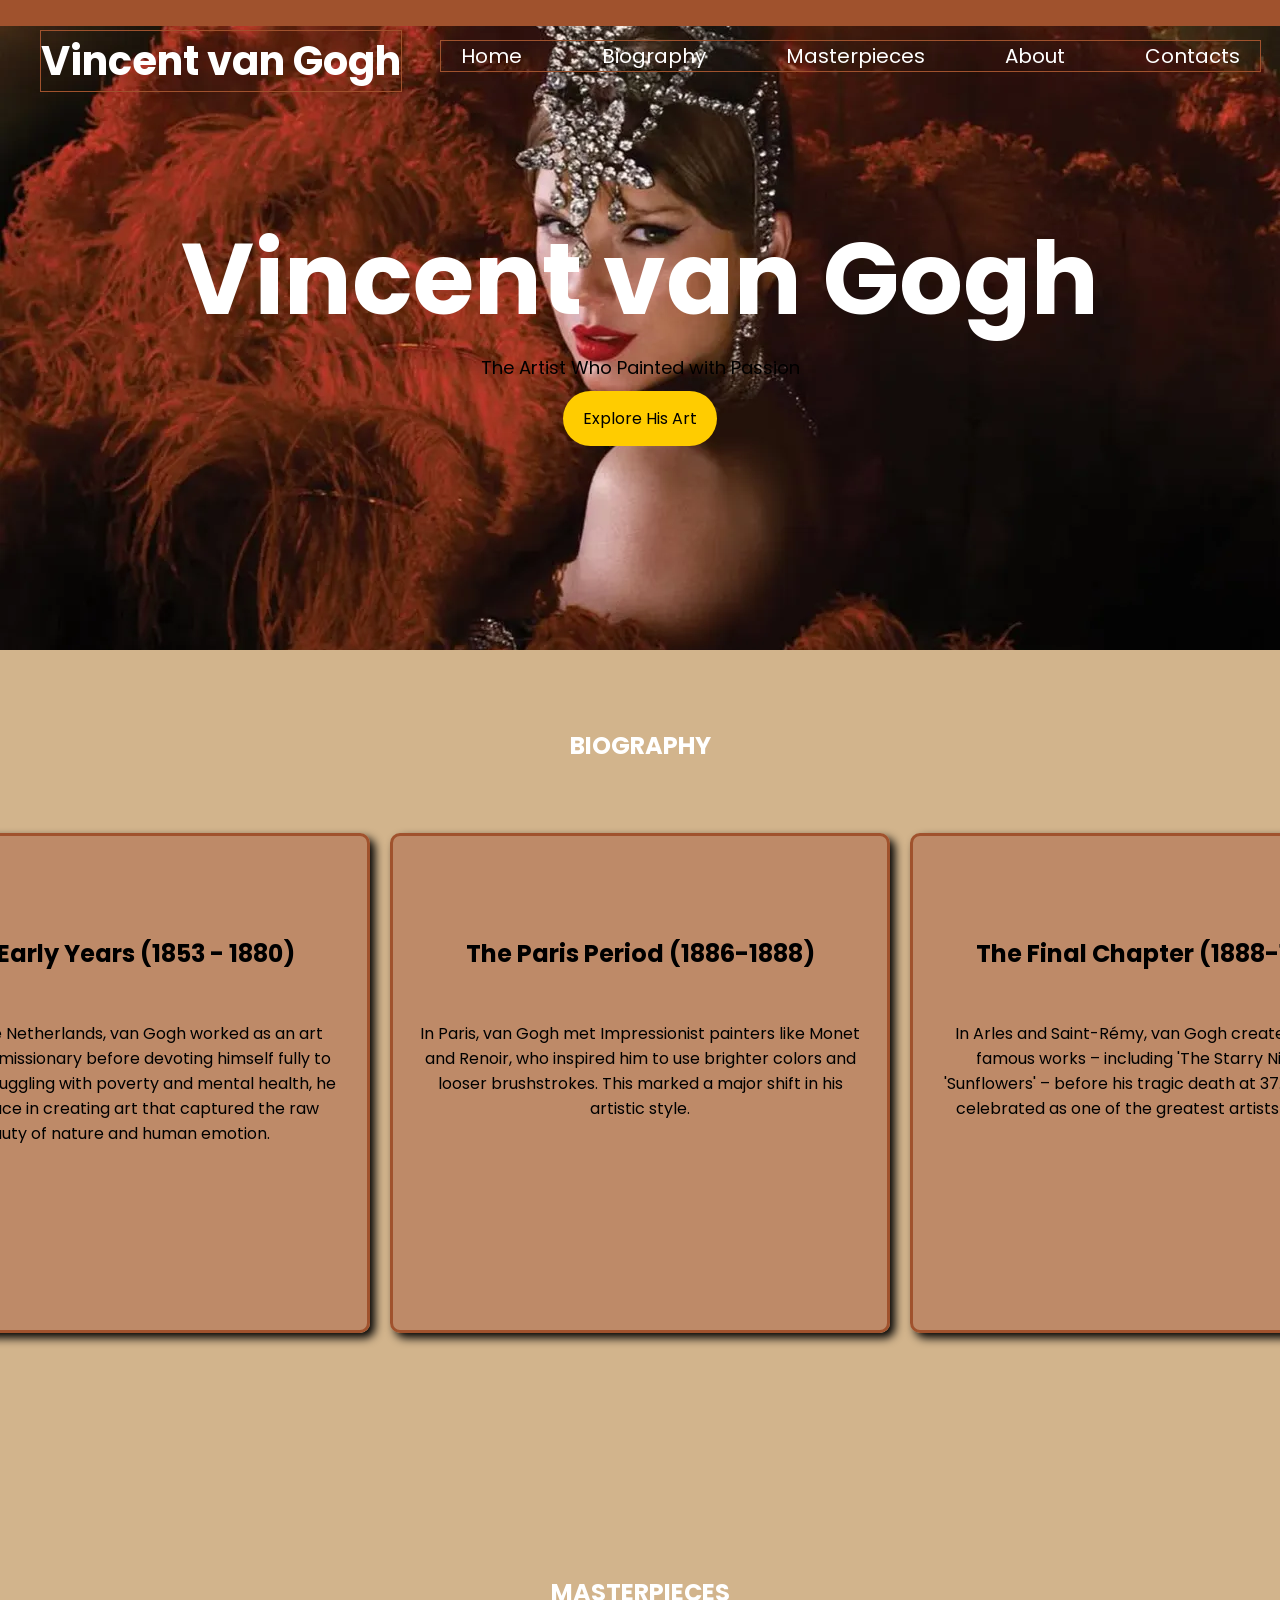
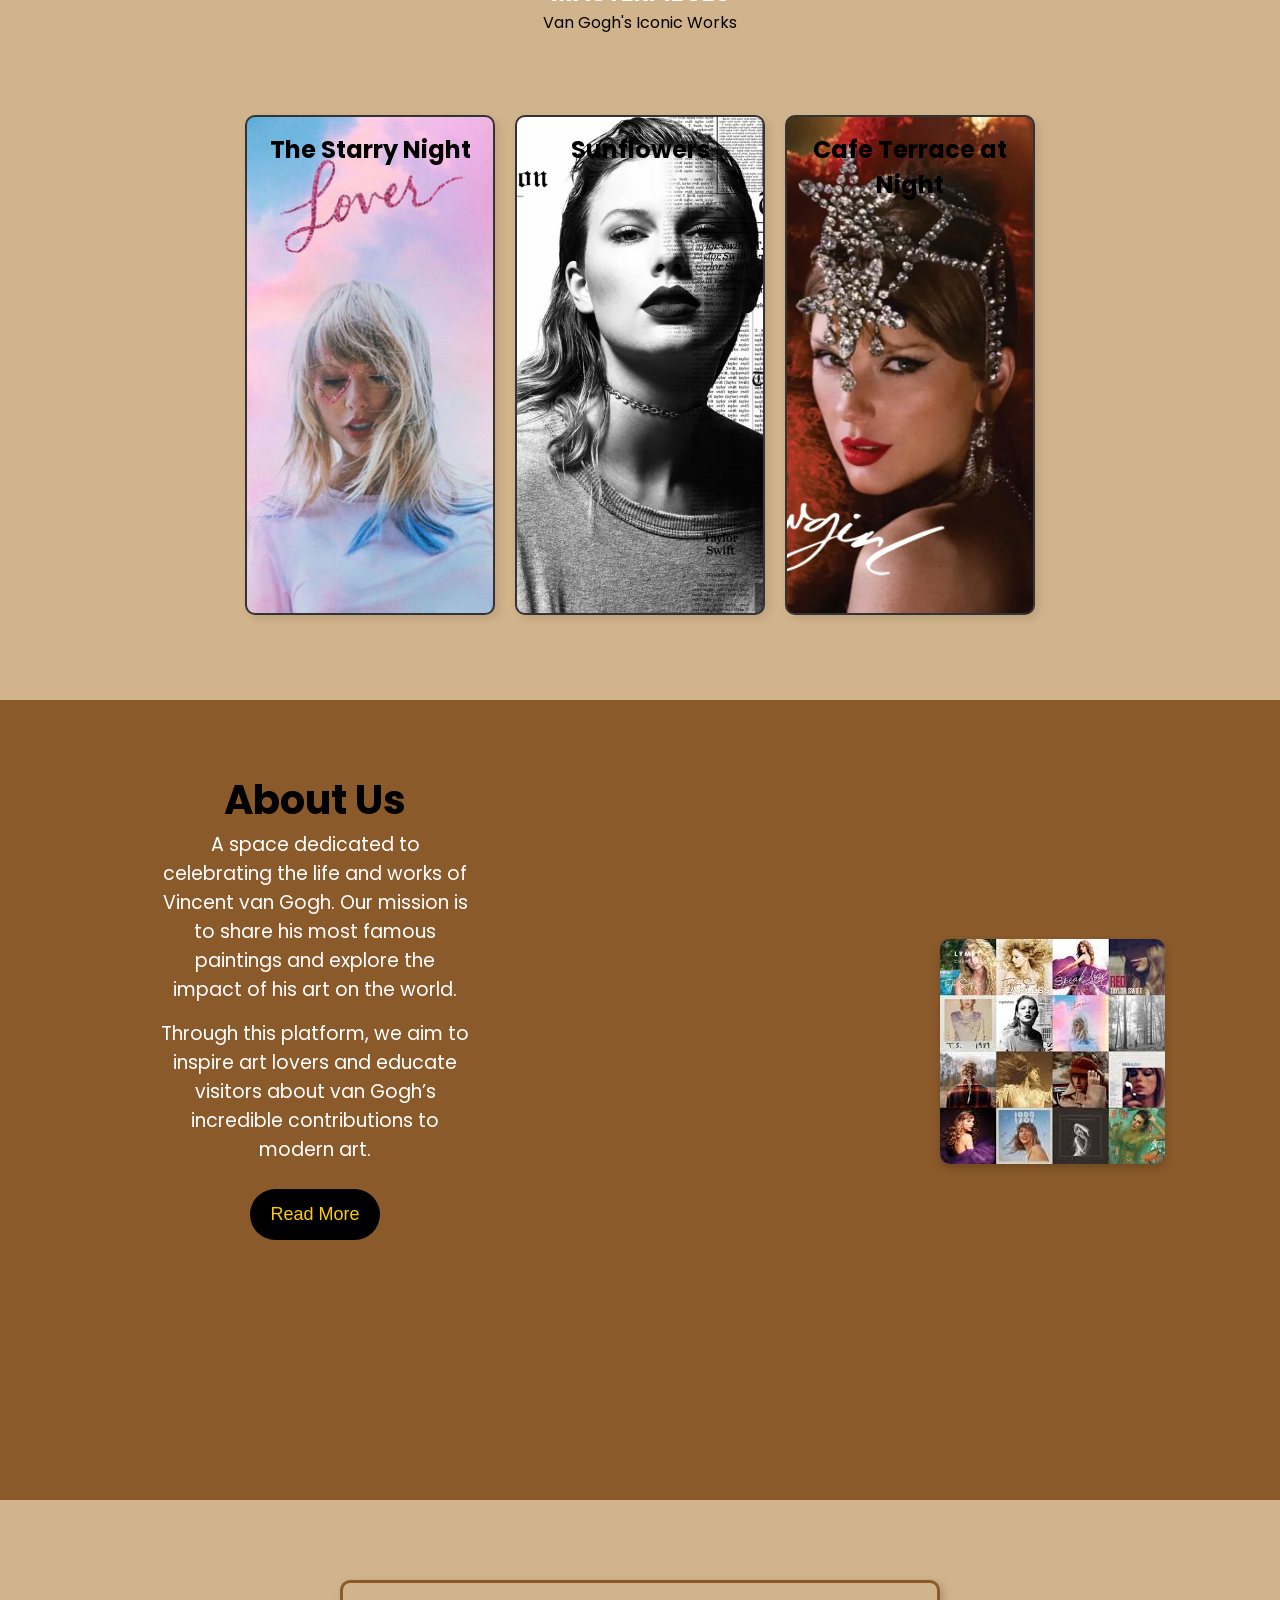
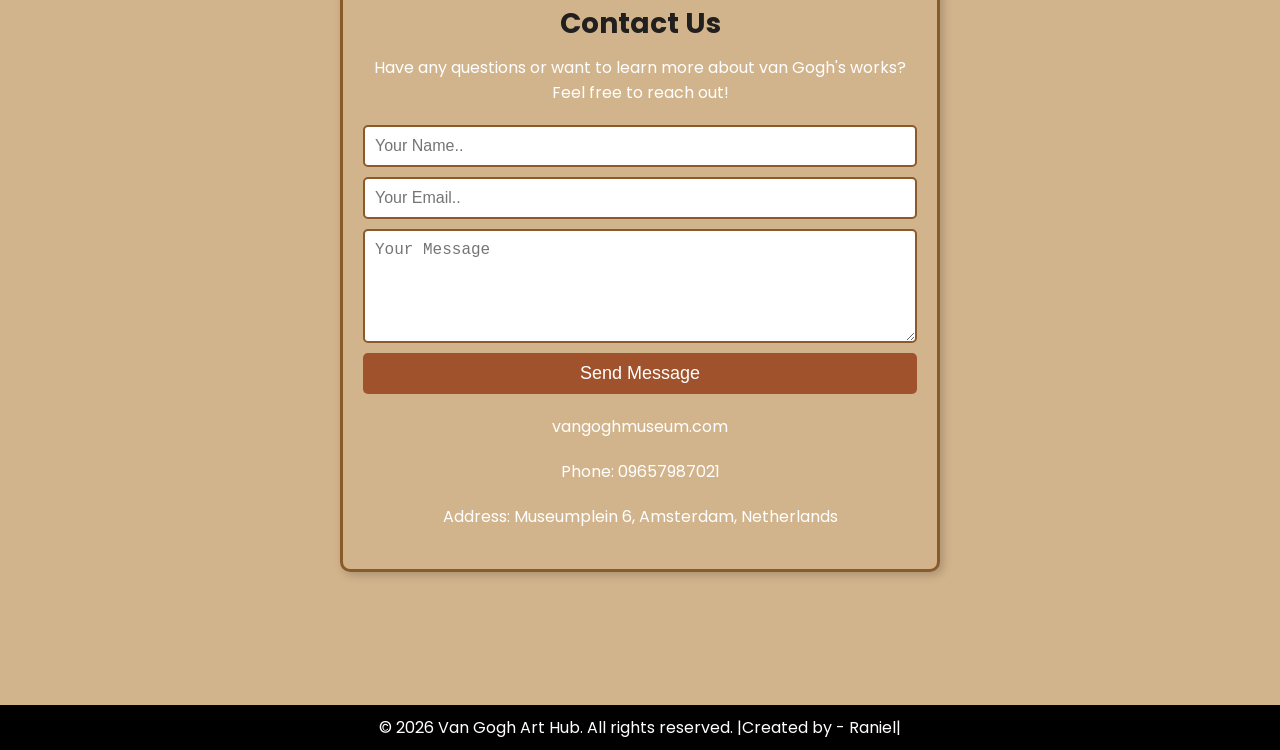
==== index.html @ 95fb643c "Update and rename index (1).html to index.html" ====
<!DOCTYPE html>
<html lang="en">
<head>
    <meta charset="UTF-8">
    <meta name="viewport" content="width=device-width, initial-scale=1.0">
    <title>The Artist</title>
    <link rel="stylesheet" href="index.css">
</head>
<body>
    <header>
        <div class="logo">Vincent van Gogh</div> <!-- Logo sa kaliwa -->
        <nav> <!-- Nav sa kanan -->
            <ul id="navMenu">
                <li><a href="#">Home</a></li>
                <li><a href="#Biography">Biography</a></li>
                <li><a href="#works">Masterpieces</a></li>
                <li><a href="#about">About</a></li>
                <li><a href="#contacts">Contacts</a></li>
            </ul>
            <div class="hamburger" id="hamburger">
                <span></span>
                <span></span>
                <span></span>
            </div>
        </nav>
    </header>

    <main class="hero">
        <div class="hero-text">
            <h1>Vincent van Gogh</h1>
            <p>The Artist Who Painted with Passion</p>
            <a href="#Biography" class="btn">Explore His Art</a>
        </div>
    </main>

    <section class="content" id="Biography">
        <div class="Biography">
            <h1>BIOGRAPHY</h1>
        </div>
        <div class="box">
            <div class="box1">
                <h2>The Early Years (1853 - 1880) </h2>
                <p>Born in the Netherlands, van Gogh worked as an art dealer and missionary before devoting himself fully to painting. Struggling with poverty and mental health, he found solace in creating art that captured the raw beauty of nature and human emotion.</p>
            </div>
            <div class="box2">
                <h2>The Paris Period (1886-1888)</h2>
                <p>In Paris, van Gogh met Impressionist painters like Monet and Renoir, who inspired him to use brighter colors and looser brushstrokes. This marked a major shift in his artistic style.</p>
            </div>
            <div class="box3">
                <h2>The Final Chapter (1888-1890)</h2>
                <p>In Arles and Saint-Rémy, van Gogh created his most famous works – including 'The Starry Night' and 'Sunflowers' – before his tragic death at 37. Today, he is celebrated as one of the greatest artists of all time.</p>
            </div>
        </div>
    </section>

    <section class="works" id="works">
        <div class="works-text">
            <h1>MASTERPIECES</h1>
            <p>Van Gogh's Iconic Works</p>
        </div>
        <div class="gallery">
            <div class="albums">
                <div class="lover">
                    <h1>The Starry Night</h1>
                </div>
                <div class="reputation">
                    <h1>Sunflowers</h1>
                </div>
                <div class="showgirl">
                    <h1>Cafe Terrace at Night</h1>
                </div>
            </div>
        </div>
    </section>

    <section class="about" id="about">
        <div class="about-container">
            <div class="about-text">
                <h2>About Us</h2>
                <p>A space dedicated to celebrating the life and works of Vincent van Gogh. Our mission is to share his most famous paintings and explore the impact of his art on the world. </p>
                <p>Through this platform, we aim to inspire art lovers and educate visitors about van Gogh’s incredible contributions to modern art.</p>
                <button>Read More</button>
            </div>
            <div class="about-image">
                <img src="Talbums.jpg" alt="Taylor Swift Albums">
            </div>
        </div>
    </section>

    <section class="contact" id="contacts">
        <div class="contact-content">
            <h2>Contact Us</h2>
            <p>Have any questions or want to learn more about van Gogh's works? Feel free to reach out!</p>
            <form>
                <input type="text" placeholder="Your Name.." required>
                <input type="email" placeholder="Your Email.." required>
                <textarea placeholder="Your Message" rows="5" required></textarea>
                <button type="submit">Send Message</button>
            </form>
            <div class="contact-info">
                <p>vangoghmuseum.com</p>
                <p>Phone: 09657987021</p>
                <p>Address: Museumplein 6, Amsterdam, Netherlands</p>
            </div>
        </div>
    </section>

    <footer>
        <p>© 2026 Van Gogh Art Hub. All rights reserved. |Created by - Raniel|</p>
    </footer>

    <script>
        const hamburger = document.getElementById('hamburger');
        const navMenu = document.getElementById('navMenu');
        const navLinks = document.querySelectorAll('#navMenu li a');

        hamburger.addEventListener('click', () => {
            navMenu.classList.toggle('active');
        });

        navLinks.forEach(link => {
            link.addEventListener('click', () => {
                navMenu.classList.remove('active');
            });
        });
    </script>
</body>
</html>
---- index.css ----
@import url('https://fonts.googleapis.com/css2?family=Poppins:ital,wght@0,100;0,200;0,300;0,400;0,500;0,600;0,700;0,800;0,900;1,100;1,200;1,300;1,400;1,500;1,600;1,700;1,800;1,900&display=swap');



*{
    margin: 0;
    padding: 0;
    box-sizing: border-box;
}
body{
    font-family: "Poppins", sans-serif;
    background-color: #d2b48c; 
}

header{
    background-color:sienna;
    display: flex;
    padding: 13px 40px;
    justify-content: space-between;
    align-items: center;
    position: fixed;
    width: 100%;



}

.logo{
    border: 1px sienna solid;
    color: rgb(255, 255, 255);
    top: 0;
    font-size: 40px;
    font-weight: bold;
    position: absolute;
    margin-top: 30px;


   
}


nav ul{
    border: 1px  sienna solid;
    display: flex;
    list-style: none;
    color: white;
    gap: 40px;
    font-size: 20px;
    margin-left: 400px;
    position: absolute;
    top: 0;
    margin-top:40px;

}
nav ul li{
    padding: 0 20px;
    display: inline;
}

nav ul li a{
    color: white;
    text-decoration: none;
}
img{
    height:100px;
    margin-left: 450px;
}

.hero {
    background: url(cover.webp) no-repeat center center/cover;
    height: 650px;
    display: flex;
    align-items: center;
    justify-content: center;
    text-align: center;
    color: white;
    
    
    
}

.hero-text {
    
    padding: 20px;
    border-radius: 10px;
}

@keyframes hero {
    from{

    }
    to{

    }
    
}

.hero h1 {
    font-size: 100px;
}

.hero p {
    font-size: 18px;
}


.btn {
    display: inline-block;
    background: #ffcc00;
    color: black;
    padding: 15px 20px;
    text-decoration: none;
    margin-top: 10px;
    border-radius: 30px;
}

.content{
   display: flex;
   justify-content: center;
   align-items: center;
   flex-direction: column;
   gap: 20px;
   margin-top: 20px;
   height: 800px;
   background-image: url(bg2.webp);
   
}
.box{
    display: flex;
    flex-direction: row;
    gap:20px;
    margin-bottom: 80px;

}
.Biography{
    text-align: center;
    margin-bottom: 50px;
    color: white;
    
}

.box1{
    background-color:rgba(177, 111, 81, 0.603);
    border: 3px solid sienna;
    padding: 20px;
    width: 500px;
    border-radius: 10px;
    box-shadow: 5px 5px 10px rgba(0, 0, 0.2);
    height: 500px;
    padding-top: 100px;


}
.box1 h2{
    padding-bottom: 50px;
}
.box2{
    background-color:rgba(177, 111, 81, 0.603);
    border: 3px solid sienna;
    padding: 20px;
    width: 500px;
    border-radius: 10px;
    box-shadow: 5px 5px 10px rgba(0, 0, 0.2);
    padding-top: 100px;


}
.box2 h2{
    padding-bottom: 50px;
}
.box3{
    background-color:rgba(177, 111, 81, 0.603);
    border: 3px solid sienna;
    padding: 20px;
    width: 500px;
    border-radius: 10px;
    box-shadow: 5px 5px 10px rgba(0, 0, 0.2);
    padding-top: 100px;


}
.box3 h2{
    padding-bottom: 50px;
}

h2{
    text-align: center;
}

span{
    color: rgb(235, 184, 44);
}
p{
    text-align: center;
    color: black;
}


.works{
    height: 800px;
    display: flex;
   justify-content: center;
   align-items: center;
   flex-direction: column;
   margin-bottom: 30px;

   
}
.works-text{
    text-align: center;
    color: white;
    padding: 50px;

}
.gallery {
    display: flex;
    justify-content: center;
    flex-wrap: wrap;
    gap: 20px;
    margin-top: 30px;
}

.albums {
    display: flex;
    flex-wrap: wrap;
    justify-content: center;
    gap: 20px;
}

.lover {
    text-align: center;
    padding: 15px;
    border: 2px solid #333;
    height: 500px;
    border-radius: 10px;
    width: 250px;
    box-shadow: 4px 4px 10px rgba(0, 0, 0, 0.1);
    background: url(pic1.jpg) no-repeat center center/cover;
   
}
.reputation{
    text-align: center;
    background-color: white;
    padding: 15px;
    border: 2px solid #333;
    border-radius: 10px;
    width: 250px;
    box-shadow: 4px 4px 10px rgba(0, 0, 0, 0.1);
    background: url(pic2.webp) no-repeat center center/cover;
}
.showgirl {
    text-align: center;
    background-color: white;
    padding: 15px;
    border: 2px solid #333;
    border-radius: 10px;
    width: 250px;
    box-shadow: 4px 4px 10px rgba(0, 0, 0, 0.1);
    background: url(pic3.webp) no-repeat center center/cover;
}







.about {
    background-color: #8b5a2b;
    padding: 50px 20px;
    text-align: center;
    height: 800px;
    
    
}

.about-container {
    display: flex;
    align-items: center;
    justify-content: center;
    flex-wrap: wrap;
    max-width: 1000px;
    margin: 0 auto;
}

.about-text {
    flex: 1;
    padding:20px;
   
}
.about-text button {
    background: black;
    color: #ffcc00;
    padding: 15px 20px;
    text-decoration: none;
    margin-top: 10px;
    border-radius: 30px;
}

.about-text h2 {
    font-size: 40px;
    color: black;
}

.about-text p {
    font-size:19px;
    color: white;
    margin-bottom: 15px;
}

.about-image {
    flex: 1;
    text-align: center;
    margin-right: 200px;
    margin-top: 100px;
   
}

.about-image img {
    max-width: 100%;
    height: auto;
    border-radius: 10px;
    box-shadow: 0 4px 8px rgba(0, 0, 0, 0.2);
    
}




.contact {
    background: url(vangoghmuseum.jpg) no-repeat center center/cover;
    padding: 60px 20px;
    text-align: center;
    height: 800px;
}

.contact-content {
    max-width: 600px;
    margin: auto;
    padding: 20px;
    background-color:transparent;
    background-position: center;
    border: 3px solid #8b5a2b; 
    border-radius: 10px;
    box-shadow: 3px 3px 10px rgba(0, 0, 0, 0.2);
    margin-top: 20px;
}

.contact h2 {
    color:rgb(33, 32, 31);
    font-size: 28px;
    margin-bottom: 10px;
}

.contact p {
    font-size: 16px;
    color: white;
    margin-bottom: 20px;
}

form {
    display: flex;
    flex-direction: column;
    gap: 10px;
}

input, textarea {
    width: 100%;
    padding: 10px;
    border: 2px solid #8b5a2b;
    border-radius: 5px;
    font-size: 16px;
}

button {
    background-color:sienna;
    color: white;
    padding: 10px;
    border: none;
    border-radius: 5px;
    font-size: 18px;
    cursor: pointer;
    transition: 0.3s;
}

button:hover {
    background-color: #6a4028;
}

.contact-info {
    margin-top: 20px;
}

.contact-info p {
    font-size: 16px;
    color: white;
}



footer p{
    background: #000;
    color: white;
    text-align: center;
    padding: 10px;
    margin-top: 5px;

}
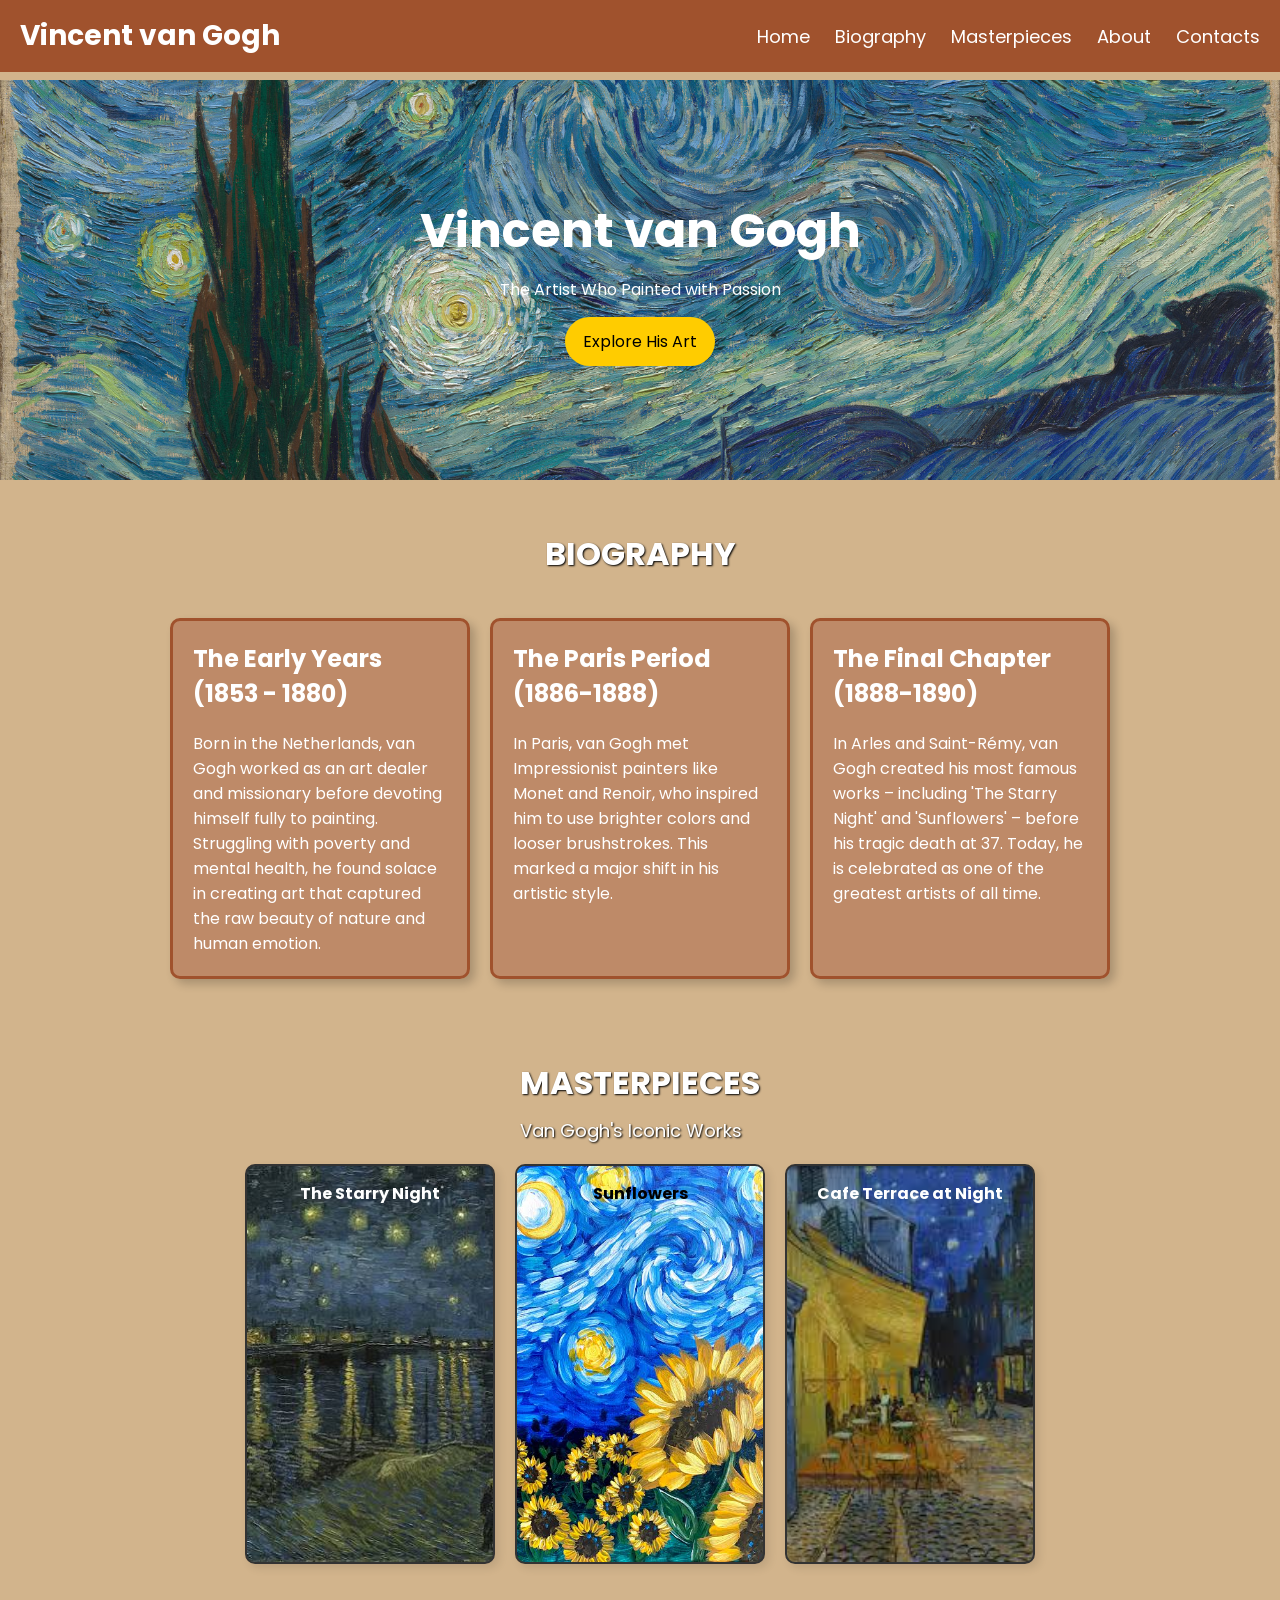
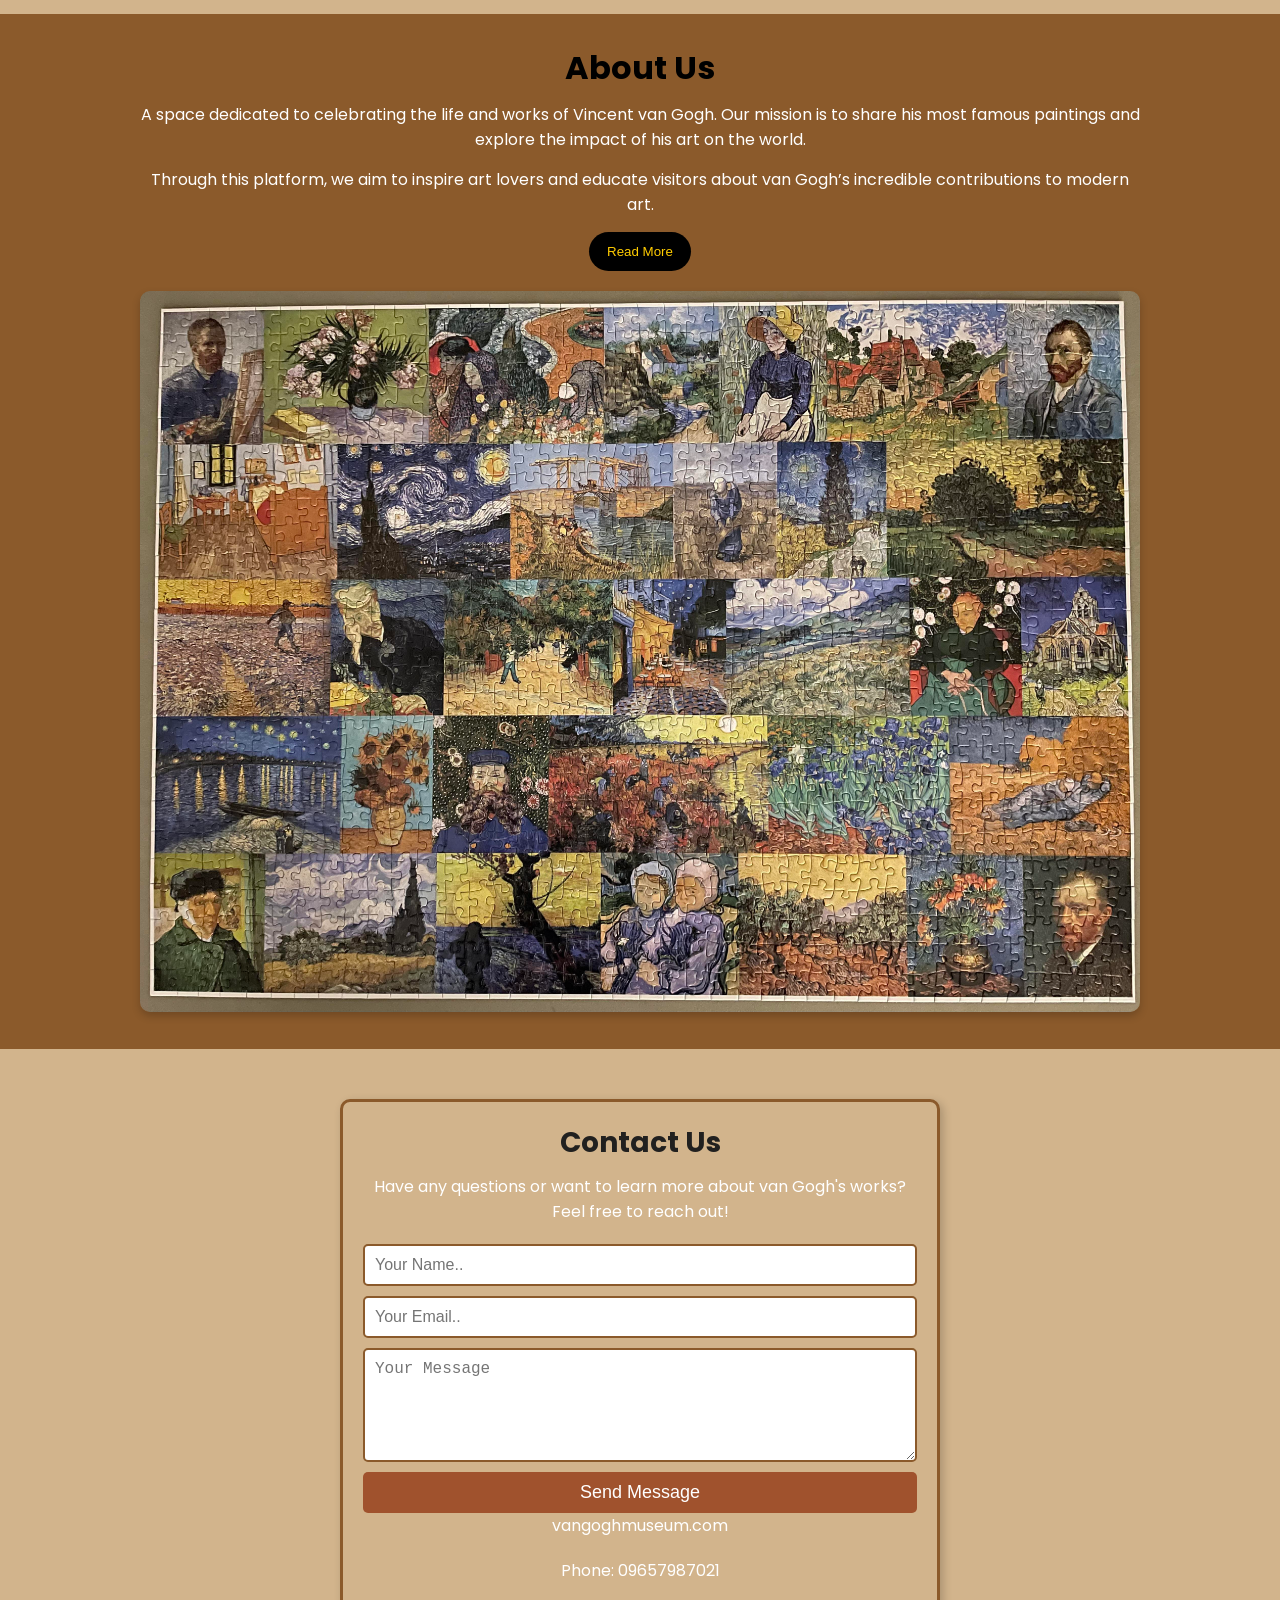
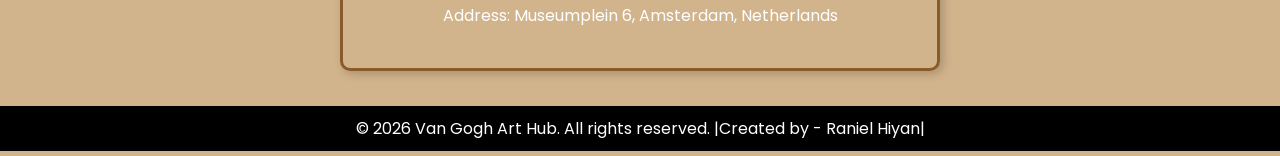
==== commit 142d0c4a: "update" ====
--- a/index.html
+++ b/index.html
@@ -8,8 +8,8 @@
 </head>
 <body>
     <header>
-        <div class="logo">Vincent van Gogh</div> <!-- Logo sa kaliwa -->
-        <nav> <!-- Nav sa kanan -->
+        <div class="logo">Vincent van Gogh</div>
+        <nav> 
             <ul id="navMenu">
                 <li><a href="#">Home</a></li>
                 <li><a href="#Biography">Biography</a></li>
@@ -60,13 +60,13 @@
         </div>
         <div class="gallery">
             <div class="albums">
-                <div class="lover">
+                <div class="starry-night">
                     <h1>The Starry Night</h1>
                 </div>
-                <div class="reputation">
+                <div class="sunflower">
                     <h1>Sunflowers</h1>
                 </div>
-                <div class="showgirl">
+                <div class="terrace">
                     <h1>Cafe Terrace at Night</h1>
                 </div>
             </div>
@@ -106,7 +106,7 @@
     </section>
 
     <footer>
-        <p>© 2026 Van Gogh Art Hub. All rights reserved. |Created by - Raniel|</p>
+        <p>© 2026 Van Gogh Art Hub. All rights reserved. |Created by - Raniel Hiyan|</p>
     </footer>
 
     <script>
--- a/index.css
+++ b/index.css
@@ -1,277 +1,236 @@
 @import url('https://fonts.googleapis.com/css2?family=Poppins:ital,wght@0,100;0,200;0,300;0,400;0,500;0,600;0,700;0,800;0,900;1,100;1,200;1,300;1,400;1,500;1,600;1,700;1,800;1,900&display=swap');
 
-
-
-*{
+* {
     margin: 0;
     padding: 0;
     box-sizing: border-box;
 }
-body{
+
+body {
     font-family: "Poppins", sans-serif;
     background-color: #d2b48c; 
-}
-
-header{
-    background-color:sienna;
-    display: flex;
-    padding: 13px 40px;
+    padding-top: 80px; 
+}
+
+header {
+    background-color: sienna;
+    display: flex;
+    padding: 15px 20px;
     justify-content: space-between;
     align-items: center;
     position: fixed;
     width: 100%;
-
-
-
-}
-
-.logo{
-    border: 1px sienna solid;
-    color: rgb(255, 255, 255);
     top: 0;
-    font-size: 40px;
+    z-index: 100;
+}
+
+.logo {
+    color: #fff;
+    font-size: 28px;
     font-weight: bold;
-    position: absolute;
-    margin-top: 30px;
-
-
-   
-}
-
-
-nav ul{
-    border: 1px  sienna solid;
+}
+
+nav {
+    display: flex;
+    align-items: center;
+}
+
+nav ul {
     display: flex;
     list-style: none;
-    color: white;
-    gap: 40px;
-    font-size: 20px;
-    margin-left: 400px;
-    position: absolute;
-    top: 0;
-    margin-top:40px;
-
-}
-nav ul li{
-    padding: 0 20px;
-    display: inline;
-}
-
-nav ul li a{
+    gap: 25px;
+    font-size: 18px;
+    margin: 0;
+}
+
+nav ul li a {
     color: white;
     text-decoration: none;
-}
-img{
-    height:100px;
-    margin-left: 450px;
-}
+    padding: 5px 0;
+    transition: color 0.3s ease;
+    width: 100%;
+}
+
+nav ul li a:hover {
+    color: #ffcc00;
+}
+
+
+.hamburger {
+    display: none;
+    flex-direction: column;
+    gap: 5px;
+    cursor: pointer;
+}
+
+.hamburger span {
+    width: 25px;
+    height: 3px;
+    background-color: #fff;
+    border-radius: 2px;
+}
+
+header img {
+    display: none; 
+}
+
 
 .hero {
-    background: url(cover.webp) no-repeat center center/cover;
-    height: 650px;
-    display: flex;
-    align-items: center;
-    justify-content: center;
-    text-align: center;
-    color: white;
-    
-    
-    
-}
-
-.hero-text {
-    
-    padding: 20px;
-    border-radius: 10px;
-}
-
-@keyframes hero {
-    from{
-
-    }
-    to{
-
-    }
-    
-}
-
-.hero h1 {
-    font-size: 100px;
-}
-
-.hero p {
-    font-size: 18px;
-}
-
+    background: url(cover.jpg) no-repeat center center/cover;
+    height: 400px;
+    display: flex;
+    align-items: center;
+    justify-content: center;
+    text-align: center;
+    color: white;
+    margin-bottom: 20px;
+}
+
+.hero-text h1 {
+    font-size: 48px;
+    margin-bottom: 10px;
+}
+
+.hero-text p {
+    font-size: 16px;
+    margin-bottom: 15px;
+}
 
 .btn {
     display: inline-block;
     background: #ffcc00;
     color: black;
-    padding: 15px 20px;
+    padding: 12px 18px;
     text-decoration: none;
-    margin-top: 10px;
     border-radius: 30px;
 }
 
-.content{
-   display: flex;
-   justify-content: center;
-   align-items: center;
-   flex-direction: column;
-   gap: 20px;
-   margin-top: 20px;
-   height: 800px;
-   background-image: url(bg2.webp);
-   
-}
-.box{
+
+.content {
+    display: flex;
+    justify-content: center;
+    align-items: center;
+    flex-direction: column;
+    gap: 20px;
+    padding: 30px 20px;
+    background-image: url(bg2.webp);
+    background-size: cover;
+    background-position: center;
+    margin-bottom: 20px;
+}
+
+.Biography h1 {
+    color: white;
+    font-size: 32px;
+    margin-bottom: 20px;
+    text-shadow: 1px 1px 2px black;
+}
+
+.box {
     display: flex;
     flex-direction: row;
-    gap:20px;
-    margin-bottom: 80px;
-
-}
-.Biography{
-    text-align: center;
-    margin-bottom: 50px;
-    color: white;
-    
-}
-
-.box1{
-    background-color:rgba(177, 111, 81, 0.603);
+    gap: 20px;
+    flex-wrap: wrap;
+    justify-content: center;
+}
+
+.box1, .box2, .box3 {
+    background-color: rgba(177, 111, 81, 0.603);
     border: 3px solid sienna;
     padding: 20px;
-    width: 500px;
+    width: 300px;
     border-radius: 10px;
-    box-shadow: 5px 5px 10px rgba(0, 0, 0.2);
-    height: 500px;
-    padding-top: 100px;
-
-
-}
-.box1 h2{
-    padding-bottom: 50px;
-}
-.box2{
-    background-color:rgba(177, 111, 81, 0.603);
-    border: 3px solid sienna;
-    padding: 20px;
-    width: 500px;
-    border-radius: 10px;
-    box-shadow: 5px 5px 10px rgba(0, 0, 0.2);
-    padding-top: 100px;
-
-
-}
-.box2 h2{
-    padding-bottom: 50px;
-}
-.box3{
-    background-color:rgba(177, 111, 81, 0.603);
-    border: 3px solid sienna;
-    padding: 20px;
-    width: 500px;
-    border-radius: 10px;
-    box-shadow: 5px 5px 10px rgba(0, 0, 0.2);
-    padding-top: 100px;
-
-
-}
-.box3 h2{
-    padding-bottom: 50px;
-}
-
-h2{
-    text-align: center;
-}
-
-span{
-    color: rgb(235, 184, 44);
-}
-p{
-    text-align: center;
+    box-shadow: 5px 5px 10px rgba(0, 0, 0, 0.2);
+}
+
+.box h2 {
+    padding-bottom: 20px;
+    color: #fff;
+}
+
+.box p {
+    color: #fff;
+}
+
+
+.works {
+    padding: 30px 20px;
+    display: flex;
+    justify-content: center;
+    align-items: center;
+    flex-direction: column;
+    background-color: #d2b48c;
+    margin-bottom: 20px;
+}
+
+.works-text h1 {
+    color: white;
+    font-size: 32px;
+    margin-bottom: 10px;
+    text-shadow: 1px 1px 2px black;
+}
+
+.works-text p {
+    color: white;
+    font-size: 18px;
+    margin-bottom: 20px;
+    text-shadow: 1px 1px 2px black;
+}
+
+.gallery {
+    display: flex;
+    justify-content: center;
+    flex-wrap: wrap;
+    gap: 20px;
+    width: 100%;
+}
+
+.albums {
+    display: flex;
+    flex-wrap: wrap;
+    justify-content: center;
+    gap: 20px;
+    width: 100%;
+}
+
+.starry-night {
+    background: url(pic1.jpeg) no-repeat center center/cover;
+}
+.sunflower{
+    background: url(pic2.jpeg) no-repeat center center/cover;
+}
+.terrace {
+    background: url(pic3.jpeg) no-repeat center center/cover;
+}
+
+.albums h1{
+    color: white;
+    font-size: 16px;
+}
+.sunflower h1{
     color: black;
 }
 
 
-.works{
-    height: 800px;
-    display: flex;
-   justify-content: center;
-   align-items: center;
-   flex-direction: column;
-   margin-bottom: 30px;
-
-   
-}
-.works-text{
-    text-align: center;
-    color: white;
-    padding: 50px;
-
-}
-.gallery {
-    display: flex;
-    justify-content: center;
-    flex-wrap: wrap;
-    gap: 20px;
-    margin-top: 30px;
-}
-
-.albums {
-    display: flex;
-    flex-wrap: wrap;
-    justify-content: center;
-    gap: 20px;
-}
-
-.lover {
+.starry-night, .sunflower, .terrace {
     text-align: center;
     padding: 15px;
     border: 2px solid #333;
-    height: 500px;
+    height: 400px;
     border-radius: 10px;
     width: 250px;
     box-shadow: 4px 4px 10px rgba(0, 0, 0, 0.1);
-    background: url(pic1.jpg) no-repeat center center/cover;
-   
-}
-.reputation{
-    text-align: center;
-    background-color: white;
-    padding: 15px;
-    border: 2px solid #333;
-    border-radius: 10px;
-    width: 250px;
-    box-shadow: 4px 4px 10px rgba(0, 0, 0, 0.1);
-    background: url(pic2.webp) no-repeat center center/cover;
-}
-.showgirl {
-    text-align: center;
-    background-color: white;
-    padding: 15px;
-    border: 2px solid #333;
-    border-radius: 10px;
-    width: 250px;
-    box-shadow: 4px 4px 10px rgba(0, 0, 0, 0.1);
-    background: url(pic3.webp) no-repeat center center/cover;
-}
-
-
-
-
-
+    background-size: cover;
+    background-position: center;
+    display: block;
+}
 
 
 .about {
     background-color: #8b5a2b;
-    padding: 50px 20px;
-    text-align: center;
-    height: 800px;
-    
-    
+    padding: 30px 20px;
+    text-align: center;
+    margin-bottom: 20px;
 }
 
 .about-container {
@@ -281,39 +240,33 @@
     flex-wrap: wrap;
     max-width: 1000px;
     margin: 0 auto;
-}
-
-.about-text {
-    flex: 1;
-    padding:20px;
-   
-}
+    gap: 20px;
+}
+
+.about-text h2 {
+    font-size: 32px;
+    color: black;
+    margin-bottom: 10px;
+}
+
+.about-text p {
+    font-size: 16px;
+    color: white;
+    margin-bottom: 15px;
+}
+
 .about-text button {
     background: black;
     color: #ffcc00;
-    padding: 15px 20px;
-    text-decoration: none;
-    margin-top: 10px;
+    padding: 12px 18px;
+    border: none;
     border-radius: 30px;
-}
-
-.about-text h2 {
-    font-size: 40px;
-    color: black;
-}
-
-.about-text p {
-    font-size:19px;
-    color: white;
-    margin-bottom: 15px;
+    cursor: pointer;
 }
 
 .about-image {
-    flex: 1;
-    text-align: center;
-    margin-right: 200px;
-    margin-top: 100px;
-   
+    text-align: center;
+    margin: 0;
 }
 
 .about-image img {
@@ -321,33 +274,28 @@
     height: auto;
     border-radius: 10px;
     box-shadow: 0 4px 8px rgba(0, 0, 0, 0.2);
-    
-}
-
-
+    margin: 0;
+}
 
 
 .contact {
     background: url(vangoghmuseum.jpg) no-repeat center center/cover;
-    padding: 60px 20px;
-    text-align: center;
-    height: 800px;
+    padding: 30px 20px;
+    text-align: center;
+    margin-bottom: 5px;
 }
 
 .contact-content {
     max-width: 600px;
     margin: auto;
     padding: 20px;
-    background-color:transparent;
-    background-position: center;
     border: 3px solid #8b5a2b; 
     border-radius: 10px;
     box-shadow: 3px 3px 10px rgba(0, 0, 0, 0.2);
-    margin-top: 20px;
 }
 
 .contact h2 {
-    color:rgb(33, 32, 31);
+    color: #21201f;
     font-size: 28px;
     margin-bottom: 10px;
 }
@@ -372,8 +320,8 @@
     font-size: 16px;
 }
 
-button {
-    background-color:sienna;
+.contact button {
+    background-color: sienna;
     color: white;
     padding: 10px;
     border: none;
@@ -383,30 +331,61 @@
     transition: 0.3s;
 }
 
-button:hover {
+.contact button:hover {
     background-color: #6a4028;
 }
 
-.contact-info {
-    margin-top: 20px;
-}
-
-.contact-info p {
-    font-size: 16px;
-    color: white;
-}
-
-
-
-footer p{
+
+footer p {
     background: #000;
     color: white;
     text-align: center;
     padding: 10px;
-    margin-top: 5px;
-
-}
-
-
-
-
+    margin: 0;
+    position: relative;
+    bottom: 0%;
+}
+
+
+@media (max-width: 768px) {
+    nav ul {
+        display: none;
+        flex-direction: column;
+        position: absolute;
+        top: 100%;
+        right: 0;
+        width: 200px;
+        background-color: sienna;
+        padding: 20px;
+        gap: 15px;
+        text-align: left;
+        border-bottom-left-radius: 10px;
+    }
+
+    .hamburger {
+        display: flex;
+    }
+
+    nav ul.active {
+        display: flex;
+    }
+
+    .logo {
+        font-size: 24px;
+    }
+
+    .hero-text h1 {
+        font-size: 32px;
+    }
+
+    .box1, .box2, .box3 {
+        width: 100%;
+        max-width: 400px;
+    }
+
+    .starry-night, .sunflower, .terrace {
+        width: 100%;
+        max-width: 300px;
+    }
+    }
+    
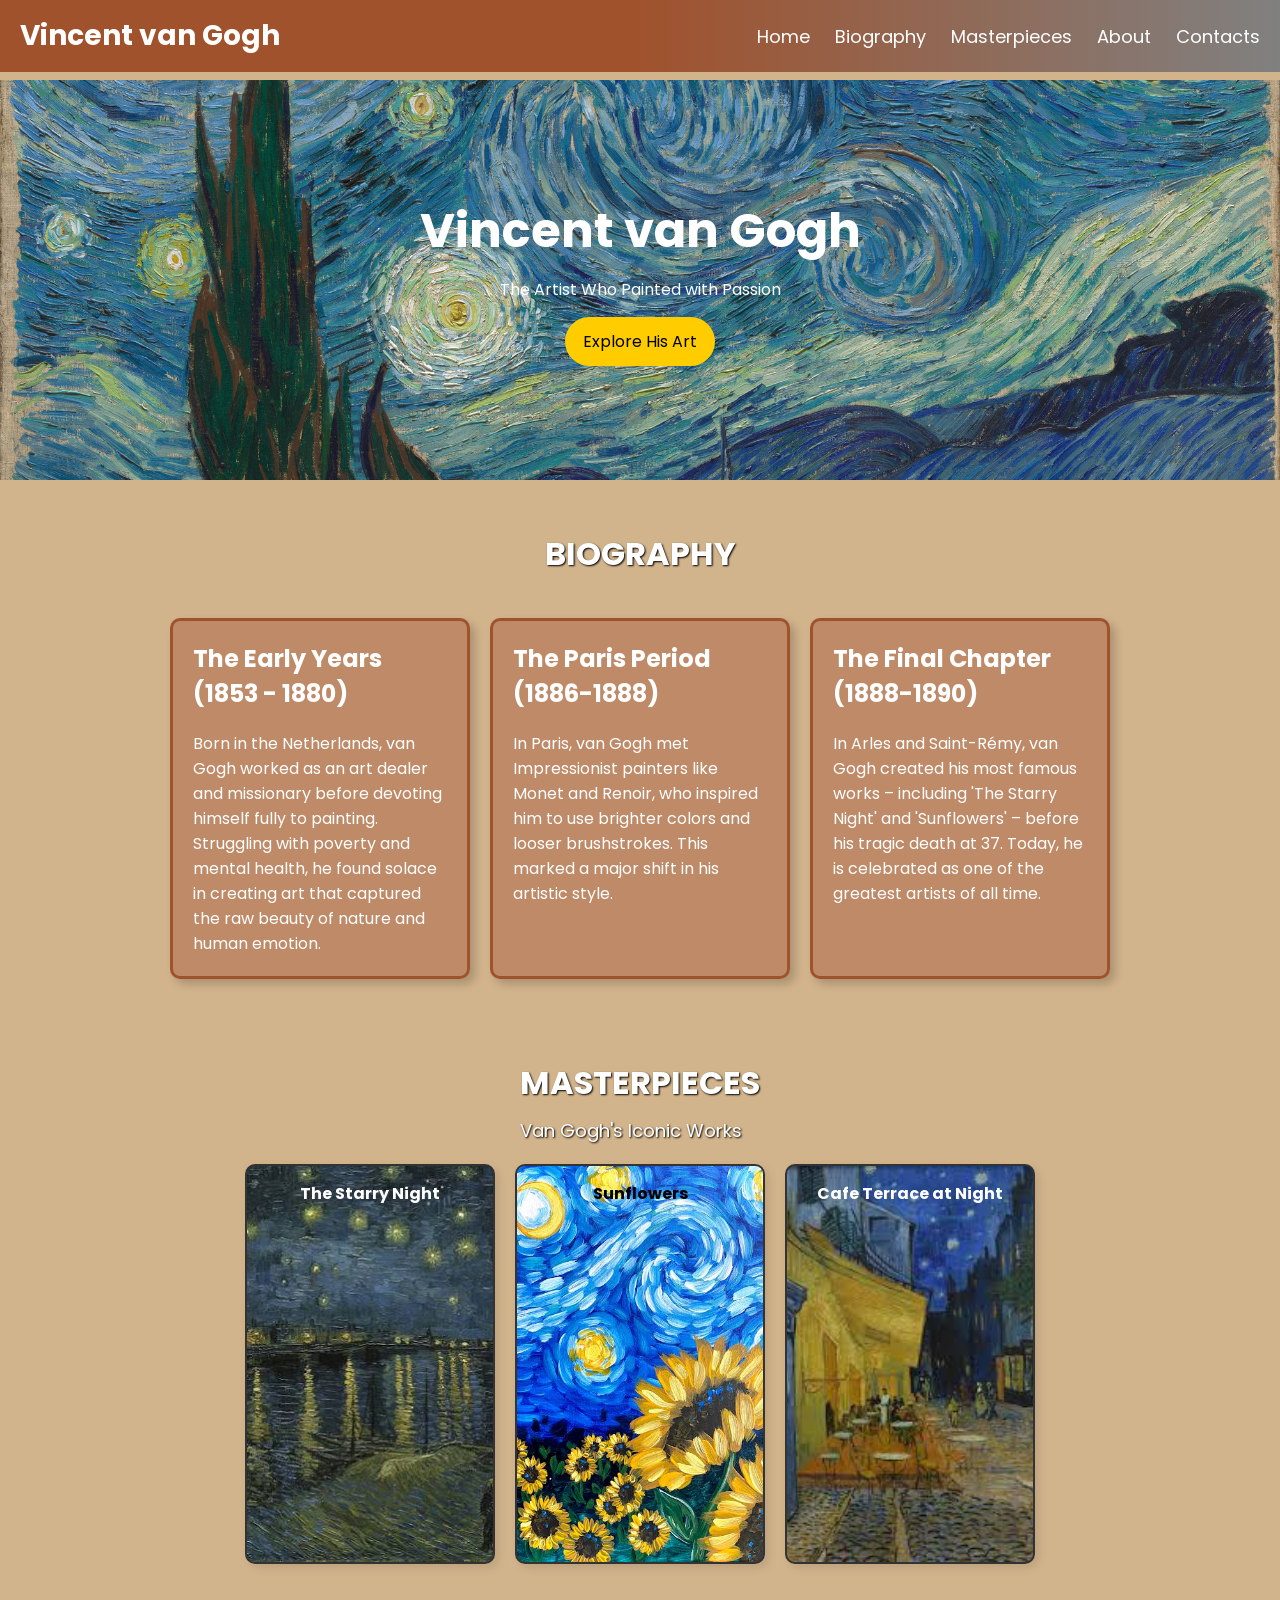
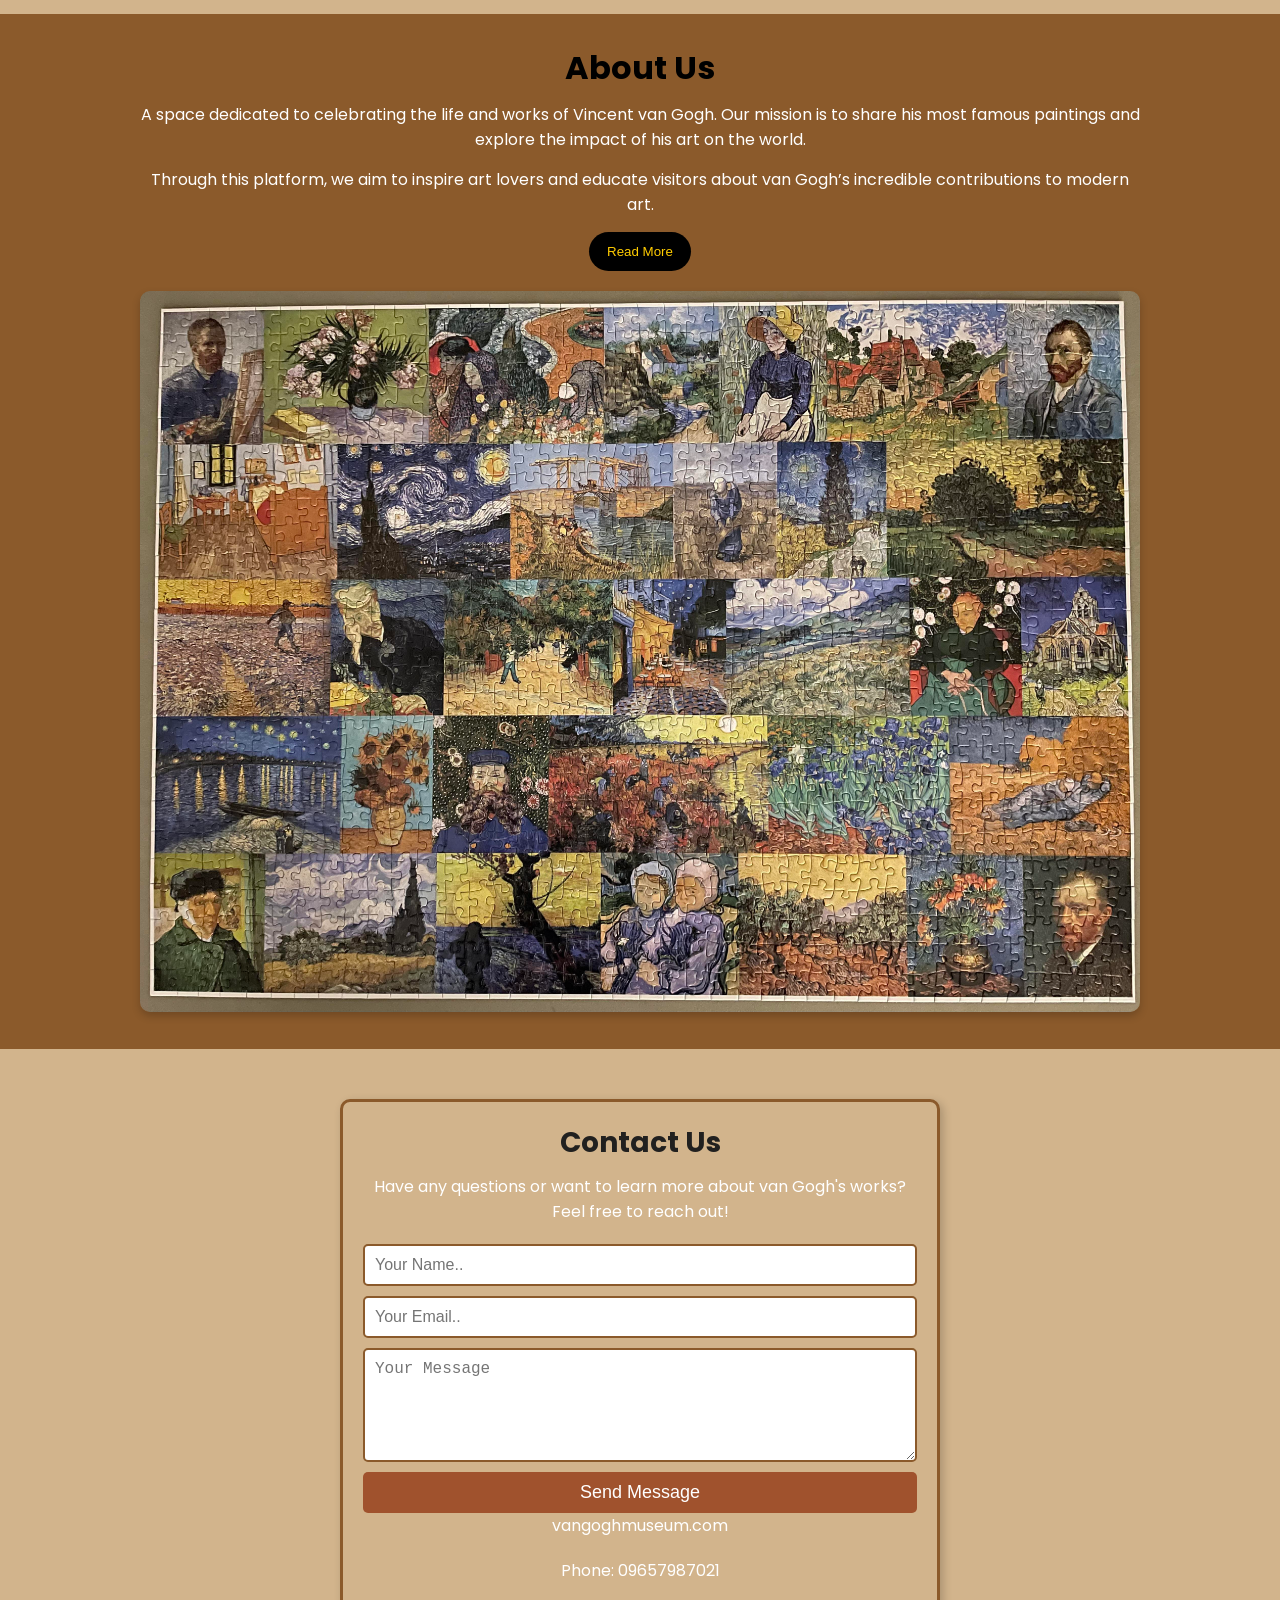
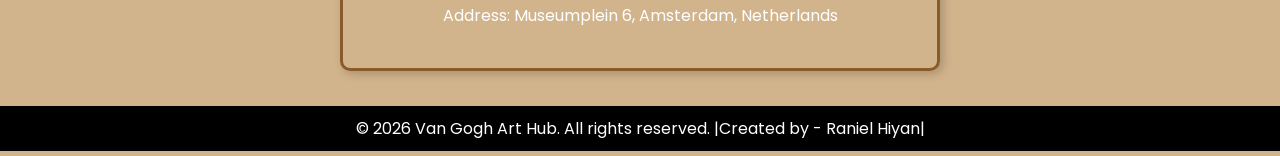
==== commit 1b890e7c: "update" ====
--- a/index.html
+++ b/index.html
@@ -3,7 +3,7 @@
 <head>
     <meta charset="UTF-8">
     <meta name="viewport" content="width=device-width, initial-scale=1.0">
-    <title>The Artist</title>
+    <title>The Artist Who Painted with Passion</title>
     <link rel="stylesheet" href="index.css">
 </head>
 <body>
@@ -23,6 +23,8 @@
                 <span></span>
             </div>
         </nav>
+        
+        
     </header>
 
     <main class="hero">
@@ -95,7 +97,7 @@
                 <input type="text" placeholder="Your Name.." required>
                 <input type="email" placeholder="Your Email.." required>
                 <textarea placeholder="Your Message" rows="5" required></textarea>
-                <button type="submit">Send Message</button>
+                <button id="send" type="submit">Send Message</button>
             </form>
             <div class="contact-info">
                 <p>vangoghmuseum.com</p>
@@ -123,6 +125,14 @@
                 navMenu.classList.remove('active');
             });
         });
+        
+        
+        let send = document.getElementById('send')
+        
+        send.addEventListener('click', () => {
+            alert("Message sent successfully! Thank you for reaching out to us.")
+        })
+        
     </script>
 </body>
 </html>
--- a/index.css
+++ b/index.css
@@ -13,7 +13,7 @@
 }
 
 header {
-    background-color: sienna;
+    background: linear-gradient( to right,sienna, sienna, gray);
     display: flex;
     padding: 15px 20px;
     justify-content: space-between;
@@ -41,7 +41,9 @@
     gap: 25px;
     font-size: 18px;
     margin: 0;
-}
+    
+}
+
 
 nav ul li a {
     color: white;
@@ -61,6 +63,7 @@
     flex-direction: column;
     gap: 5px;
     cursor: pointer;
+
 }
 
 .hamburger span {
@@ -70,9 +73,8 @@
     border-radius: 2px;
 }
 
-header img {
-    display: none; 
-}
+
+
 
 
 .hero {
@@ -113,7 +115,6 @@
     flex-direction: column;
     gap: 20px;
     padding: 30px 20px;
-    background-image: url(bg2.webp);
     background-size: cover;
     background-position: center;
     margin-bottom: 20px;
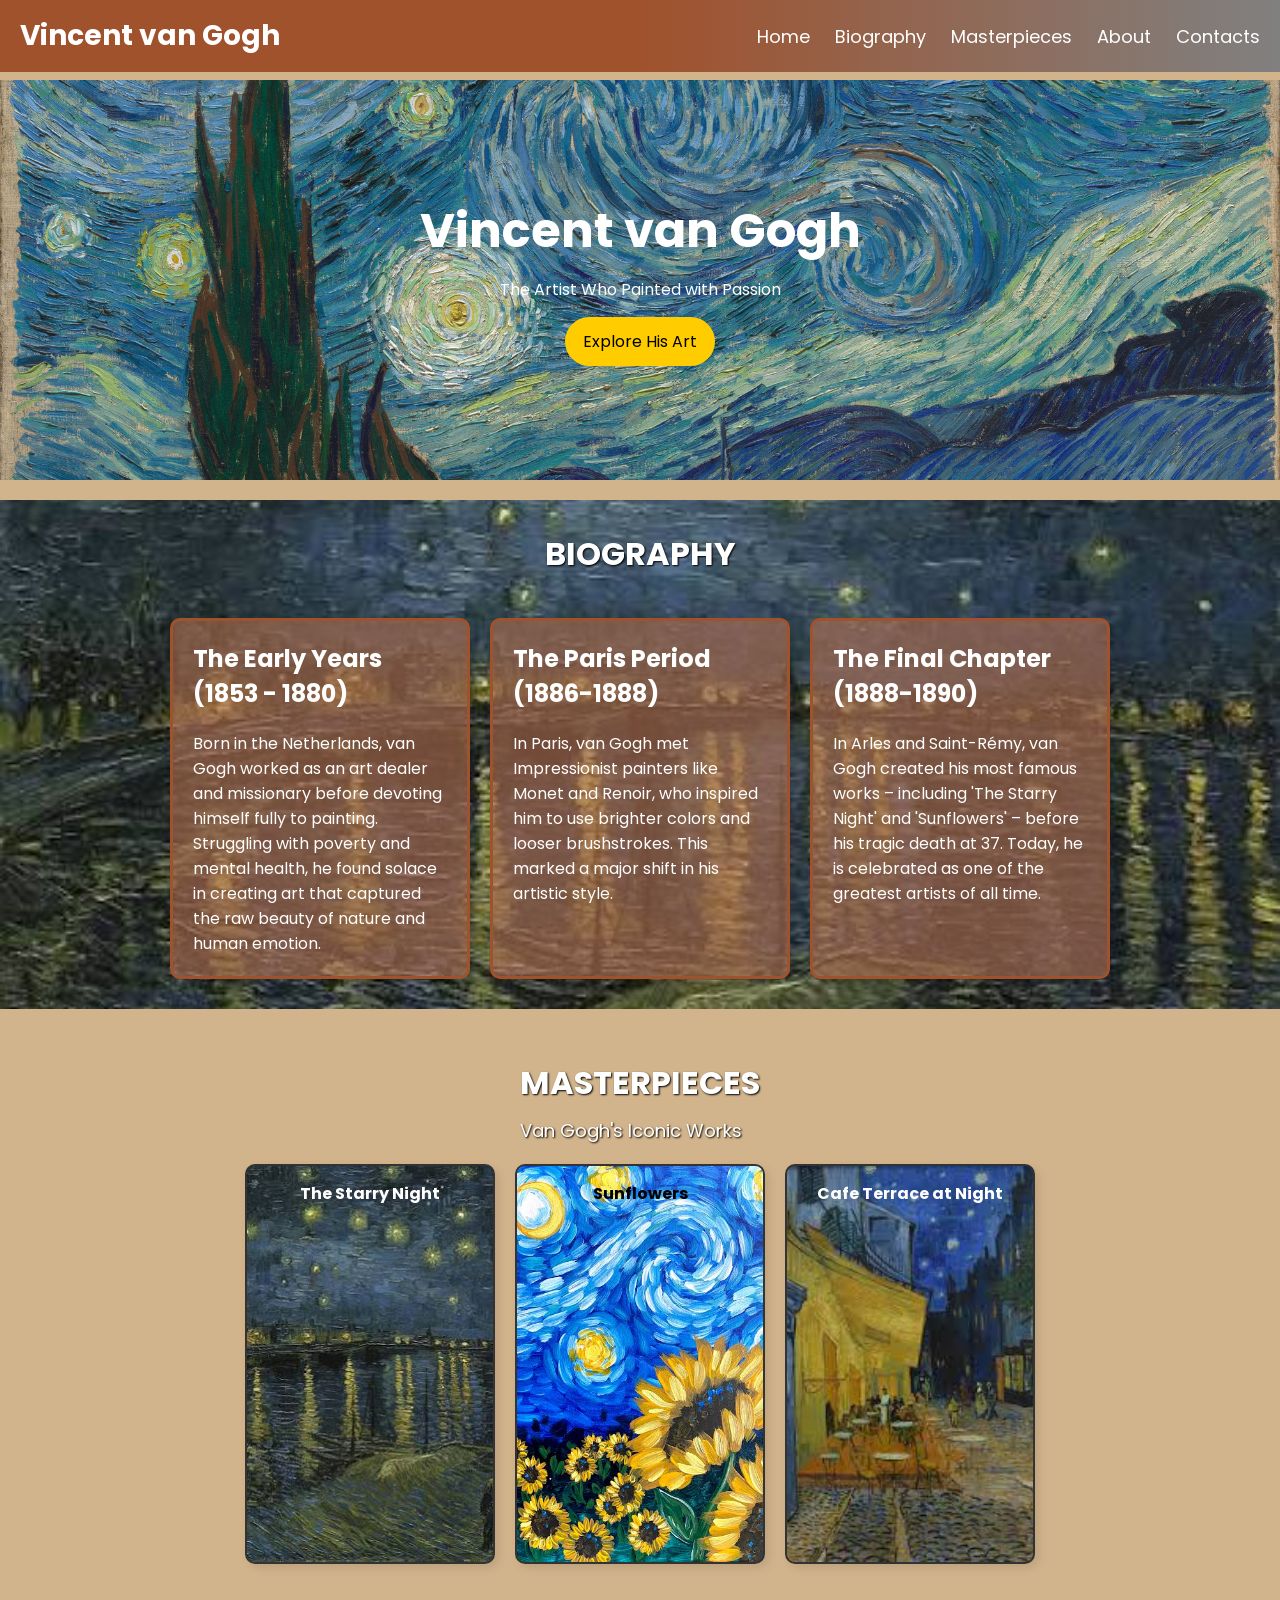
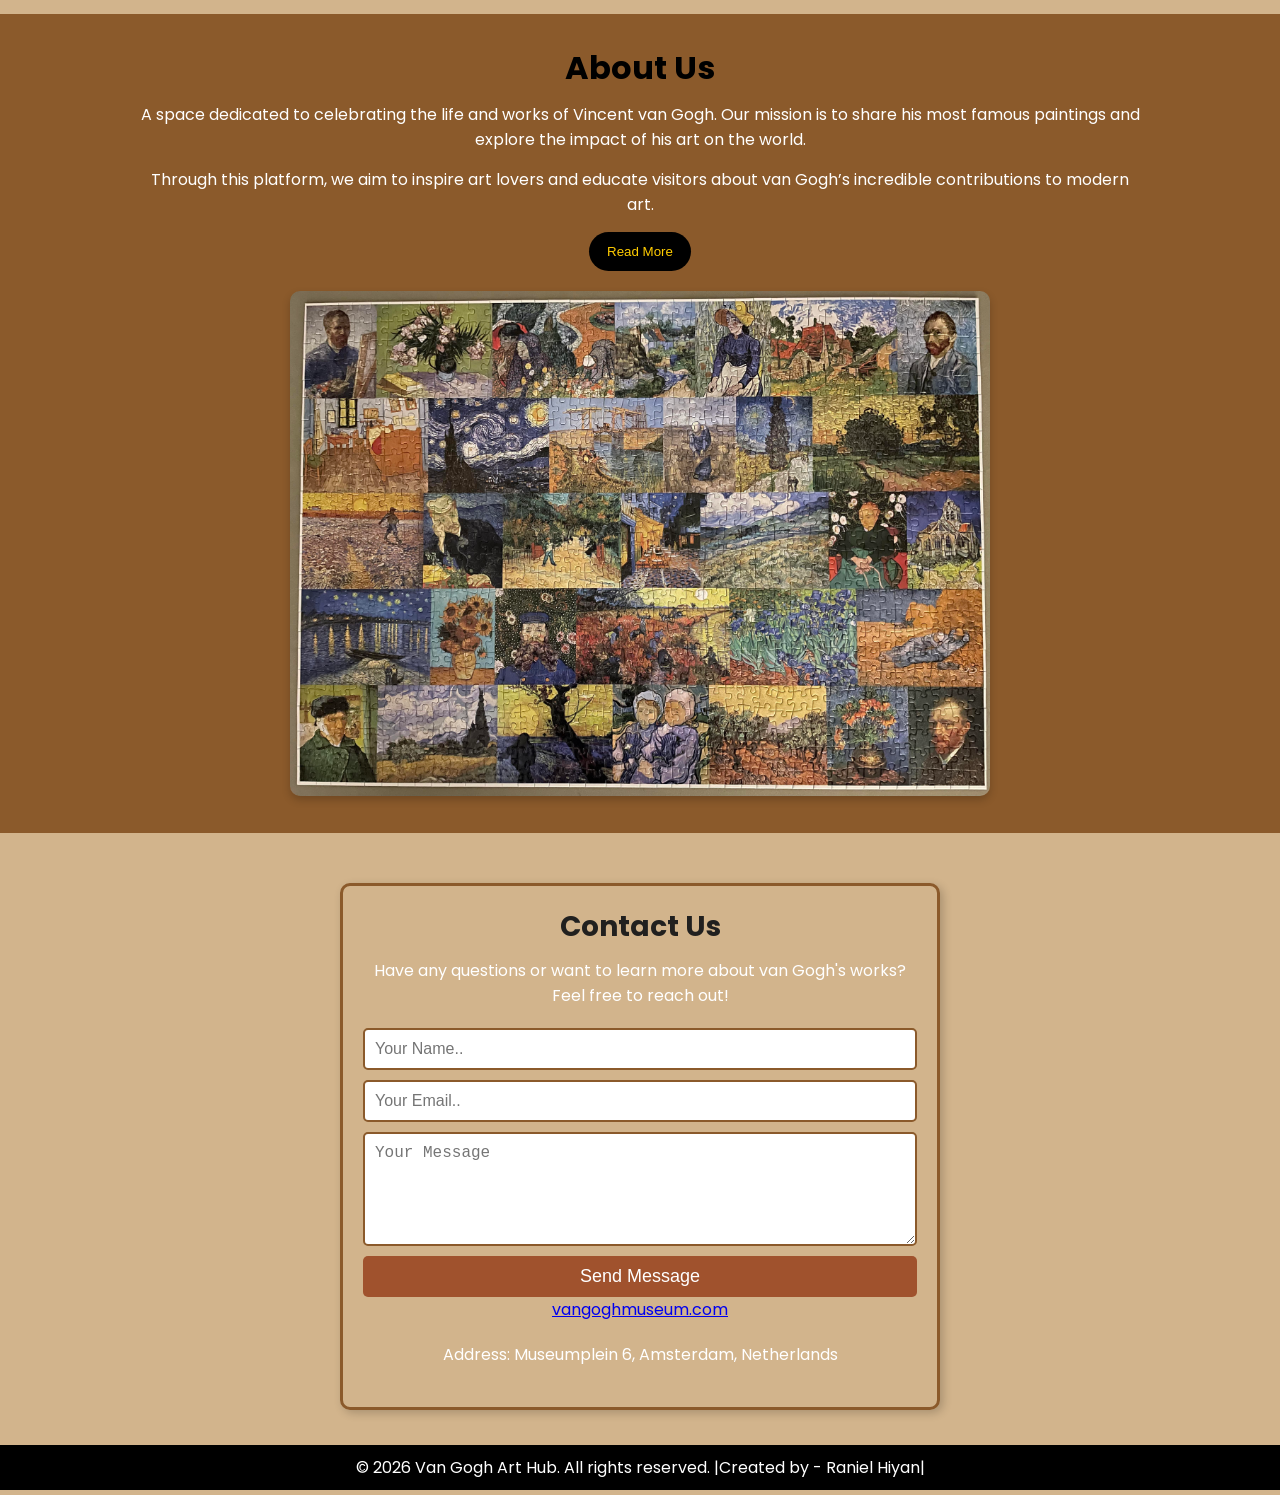
==== commit cce9a8a1: "Update index.html" ====
--- a/index.html
+++ b/index.html
@@ -84,7 +84,7 @@
                 <button>Read More</button>
             </div>
             <div class="about-image">
-                <img src="Talbums.jpg" alt="Taylor Swift Albums">
+                <img src="Talbums.jpg" >
             </div>
         </div>
     </section>
@@ -100,8 +100,7 @@
                 <button id="send" type="submit">Send Message</button>
             </form>
             <div class="contact-info">
-                <p>vangoghmuseum.com</p>
-                <p>Phone: 09657987021</p>
+                <p><a target="_blank" href="https://www.vangoghmuseum.nl/en">vangoghmuseum.com</a></p>
                 <p>Address: Museumplein 6, Amsterdam, Netherlands</p>
             </div>
         </div>
--- a/index.css
+++ b/index.css
@@ -118,6 +118,7 @@
     background-size: cover;
     background-position: center;
     margin-bottom: 20px;
+    background: url(pic1.jpeg) no-repeat center center/cover;
 }
 
 .Biography h1 {
@@ -271,7 +272,7 @@
 }
 
 .about-image img {
-    max-width: 100%;
+    max-width: 70%;
     height: auto;
     border-radius: 10px;
     box-shadow: 0 4px 8px rgba(0, 0, 0, 0.2);
